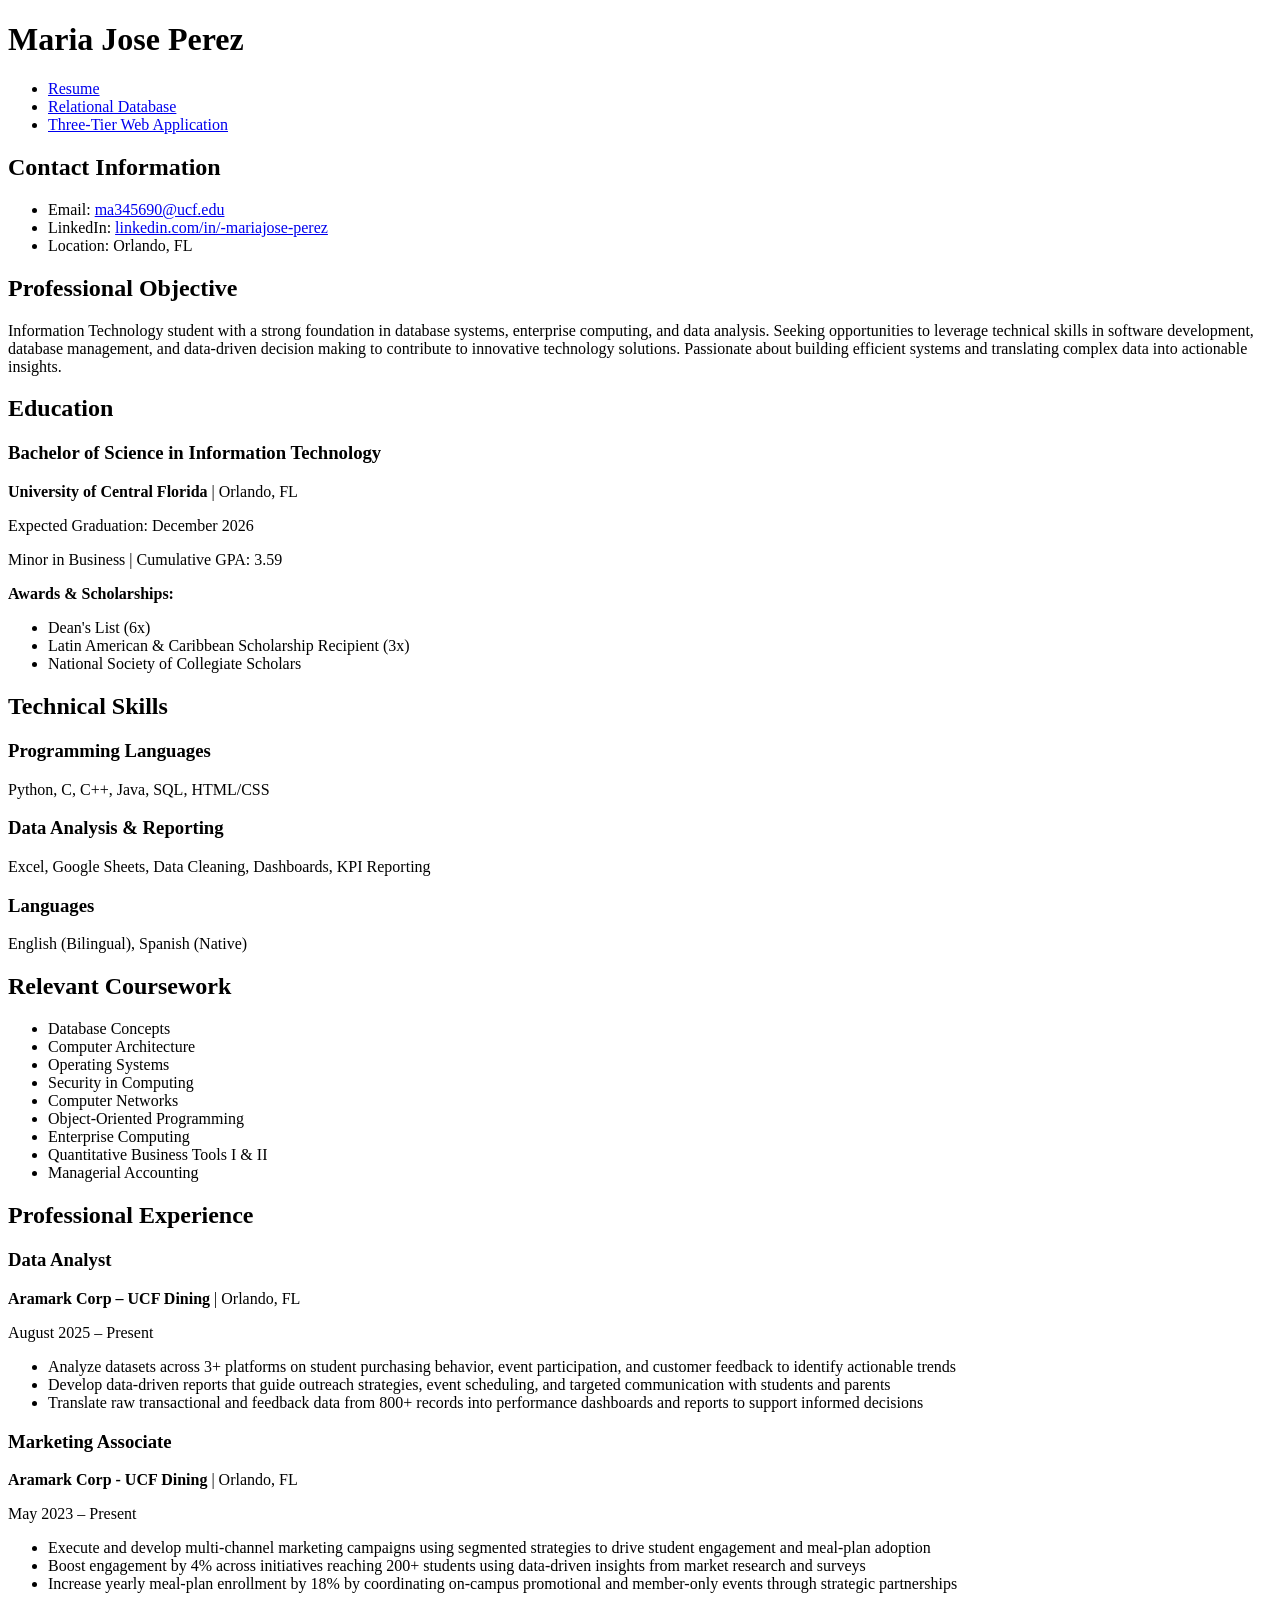
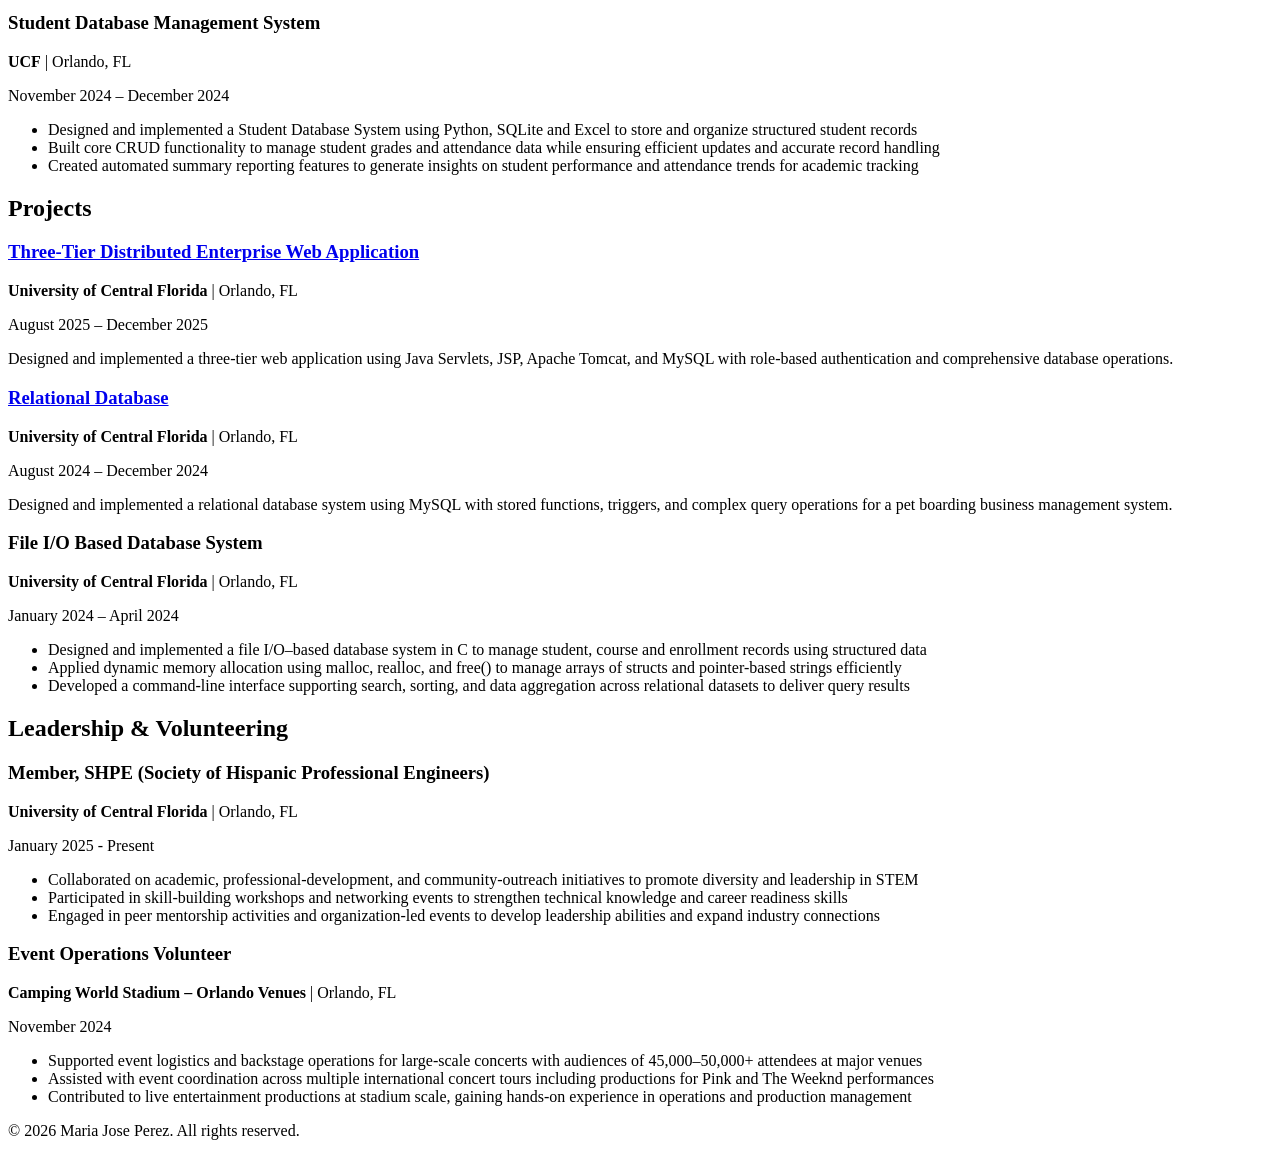
==== index.html @ 3af51ec5 "Update index.html" ====
<!DOCTYPE html>
<html lang="en">
<head>
    <meta charset="UTF-8">
    <meta name="viewport" content="width=device-width, initial-scale=1.0">
    <title>Maria Jose Perez - Resume</title>
</head>
<body>
    <header>
        <h1>Maria Jose Perez</h1>
        <nav>
            <ul>
                <li><a href="index.html">Resume</a></li>
                <li><a href="project1.html">Relational Database</a></li>
                <li><a href="project2.html">Three-Tier Web Application</a></li>
            </ul>
        </nav>
    </header>

    <main>
        <section>
            <h2>Contact Information</h2>
            <ul>
                <li>Email: <a href="mailto:ma345690@ucf.edu">ma345690@ucf.edu</a></li>
                <li>LinkedIn: <a href="https://linkedin.com/in/-mariajose-perez" target="_blank">linkedin.com/in/-mariajose-perez</a></li>
                <li>Location: Orlando, FL</li>
            </ul>
        </section>

        <section>
            <h2>Professional Objective</h2>
            <p>
                Information Technology student with a strong foundation in database systems, enterprise computing, 
                and data analysis. Seeking opportunities to leverage technical skills in software development, 
                database management, and data-driven decision making to contribute to innovative technology solutions. 
                Passionate about building efficient systems and translating complex data into actionable insights.
            </p>
        </section>

        <section>
            <h2>Education</h2>
            <article>
                <h3>Bachelor of Science in Information Technology</h3>
                <p><strong>University of Central Florida</strong> | Orlando, FL</p>
                <p>Expected Graduation: December 2026</p>
                <p>Minor in Business | Cumulative GPA: 3.59</p>
                <p><strong>Awards & Scholarships:</strong></p>
                <ul>
                    <li>Dean's List (6x)</li>
                    <li>Latin American & Caribbean Scholarship Recipient (3x)</li>
                    <li>National Society of Collegiate Scholars</li>
                </ul>
            </article>
        </section>

        <section>
            <h2>Technical Skills</h2>
            <article>
                <h3>Programming Languages</h3>
                <p>Python, C, C++, Java, SQL, HTML/CSS</p>
            </article>
            <article>
                <h3>Data Analysis & Reporting</h3>
                <p>Excel, Google Sheets, Data Cleaning, Dashboards, KPI Reporting</p>
            </article>
            <article>
                <h3>Languages</h3>
                <p>English (Bilingual), Spanish (Native)</p>
            </article>
        </section>

        <section>
            <h2>Relevant Coursework</h2>
            <ul>
                <li>Database Concepts</li>
                <li>Computer Architecture</li>
                <li>Operating Systems</li>
                <li>Security in Computing</li>
                <li>Computer Networks</li>
                <li>Object-Oriented Programming</li>
                <li>Enterprise Computing</li>
                <li>Quantitative Business Tools I & II</li>
                <li>Managerial Accounting</li>
            </ul>
        </section>

        <section>
            <h2>Professional Experience</h2>
            
            <article>
                <h3>Data Analyst</h3>
                <p><strong>Aramark Corp – UCF Dining</strong> | Orlando, FL</p>
                <p><time datetime="2025-08">August 2025</time> – Present</p>
                <ul>
                    <li>Analyze datasets across 3+ platforms on student purchasing behavior, event participation, and customer feedback to identify actionable trends</li>
                    <li>Develop data-driven reports that guide outreach strategies, event scheduling, and targeted communication with students and parents</li>
                    <li>Translate raw transactional and feedback data from 800+ records into performance dashboards and reports to support informed decisions</li>
                </ul>
            </article>

            <article>
                <h3>Marketing Associate</h3>
                <p><strong>Aramark Corp - UCF Dining</strong> | Orlando, FL</p>
                <p><time datetime="2023-05">May 2023</time> – Present</p>
                <ul>
                    <li>Execute and develop multi-channel marketing campaigns using segmented strategies to drive student engagement and meal-plan adoption</li>
                    <li>Boost engagement by 4% across initiatives reaching 200+ students using data-driven insights from market research and surveys</li>
                    <li>Increase yearly meal-plan enrollment by 18% by coordinating on-campus promotional and member-only events through strategic partnerships</li>
                </ul>
            </article>

            <article>
                <h3>Student Database Management System</h3>
                <p><strong>UCF</strong> | Orlando, FL</p>
                <p><time datetime="2024-11">November 2024</time> – <time datetime="2024-12">December 2024</time></p>
                <ul>
                    <li>Designed and implemented a Student Database System using Python, SQLite and Excel to store and organize structured student records</li>
                    <li>Built core CRUD functionality to manage student grades and attendance data while ensuring efficient updates and accurate record handling</li>
                    <li>Created automated summary reporting features to generate insights on student performance and attendance trends for academic tracking</li>
                </ul>
            </article>
        </section>

        <section>
            <h2>Projects</h2>
            
            <article>
                <h3><a href="project2.html">Three-Tier Distributed Enterprise Web Application</a></h3>
                <p><strong>University of Central Florida</strong> | Orlando, FL</p>
                <p><time datetime="2025-08">August 2025</time> – <time datetime="2025-12">December 2025</time></p>
                <p>
                    Designed and implemented a three-tier web application using Java Servlets, JSP, Apache Tomcat, 
                    and MySQL with role-based authentication and comprehensive database operations.
                </p>
            </article>

            <article>
                <h3><a href="project1.html">Relational Database</a></h3>
                <p><strong>University of Central Florida</strong> | Orlando, FL</p>
                <p><time datetime="2024-08">August 2024</time> – <time datetime="2024-12">December 2024</time></p>
                <p>
                    Designed and implemented a relational database system using MySQL with stored functions, 
                    triggers, and complex query operations for a pet boarding business management system.
                </p>
            </article>

            <article>
                <h3>File I/O Based Database System</h3>
                <p><strong>University of Central Florida</strong> | Orlando, FL</p>
                <p><time datetime="2024-01">January 2024</time> – <time datetime="2024-04">April 2024</time></p>
                <ul>
                    <li>Designed and implemented a file I/O–based database system in C to manage student, course and enrollment records using structured data</li>
                    <li>Applied dynamic memory allocation using malloc, realloc, and free() to manage arrays of structs and pointer-based strings efficiently</li>
                    <li>Developed a command-line interface supporting search, sorting, and data aggregation across relational datasets to deliver query results</li>
                </ul>
            </article>
        </section>

        <section>
            <h2>Leadership & Volunteering</h2>
            
            <article>
                <h3>Member, SHPE (Society of Hispanic Professional Engineers)</h3>
                <p><strong>University of Central Florida</strong> | Orlando, FL</p>
                <p><time datetime="2025-01">January 2025</time> - Present</p>
                <ul>
                    <li>Collaborated on academic, professional-development, and community-outreach initiatives to promote diversity and leadership in STEM</li>
                    <li>Participated in skill-building workshops and networking events to strengthen technical knowledge and career readiness skills</li>
                    <li>Engaged in peer mentorship activities and organization-led events to develop leadership abilities and expand industry connections</li>
                </ul>
            </article>

            <article>
                <h3>Event Operations Volunteer</h3>
                <p><strong>Camping World Stadium – Orlando Venues</strong> | Orlando, FL</p>
                <p><time datetime="2024-11">November 2024</time></p>
                <ul>
                    <li>Supported event logistics and backstage operations for large-scale concerts with audiences of 45,000–50,000+ attendees at major venues</li>
                    <li>Assisted with event coordination across multiple international concert tours including productions for Pink and The Weeknd performances</li>
                    <li>Contributed to live entertainment productions at stadium scale, gaining hands-on experience in operations and production management</li>
                </ul>
            </article>
        </section>
    </main>

    <footer>
        <p>&copy; 2026 Maria Jose Perez. All rights reserved.</p>
    </footer>
</body>
</html>
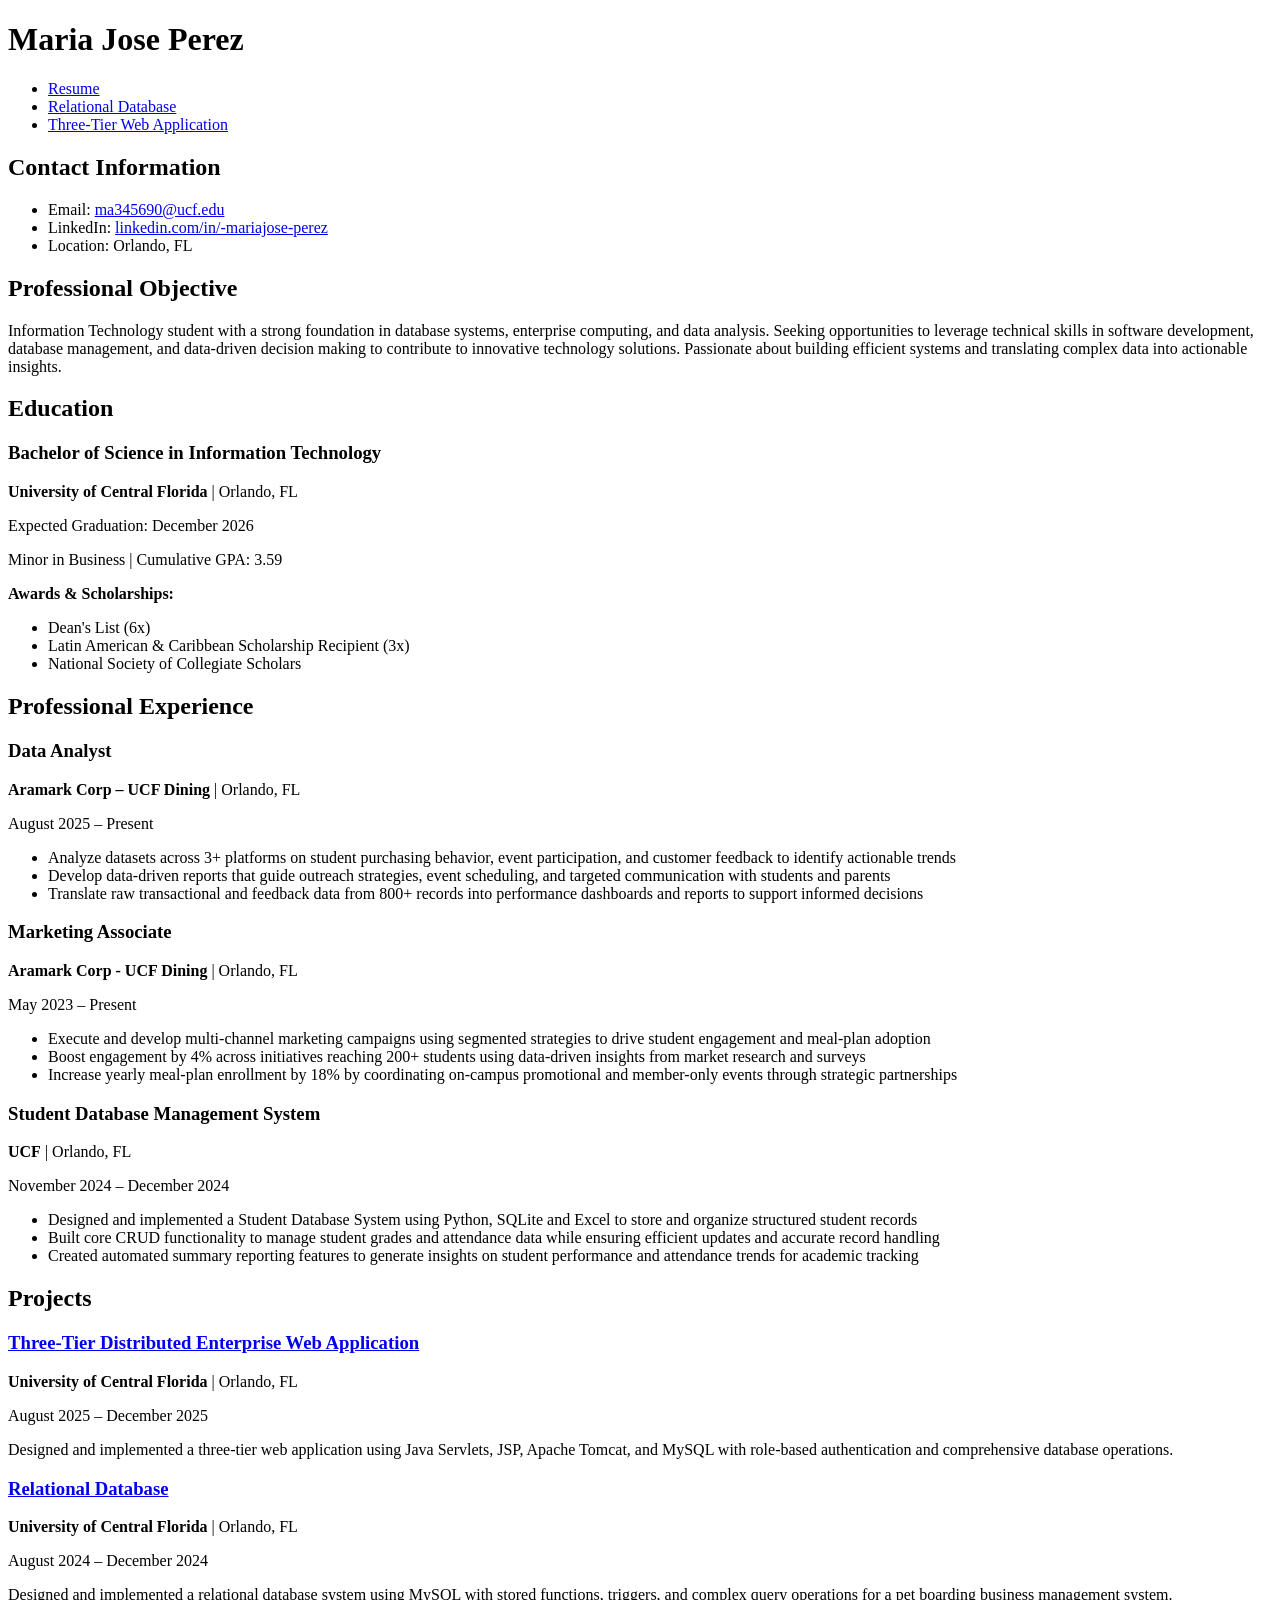
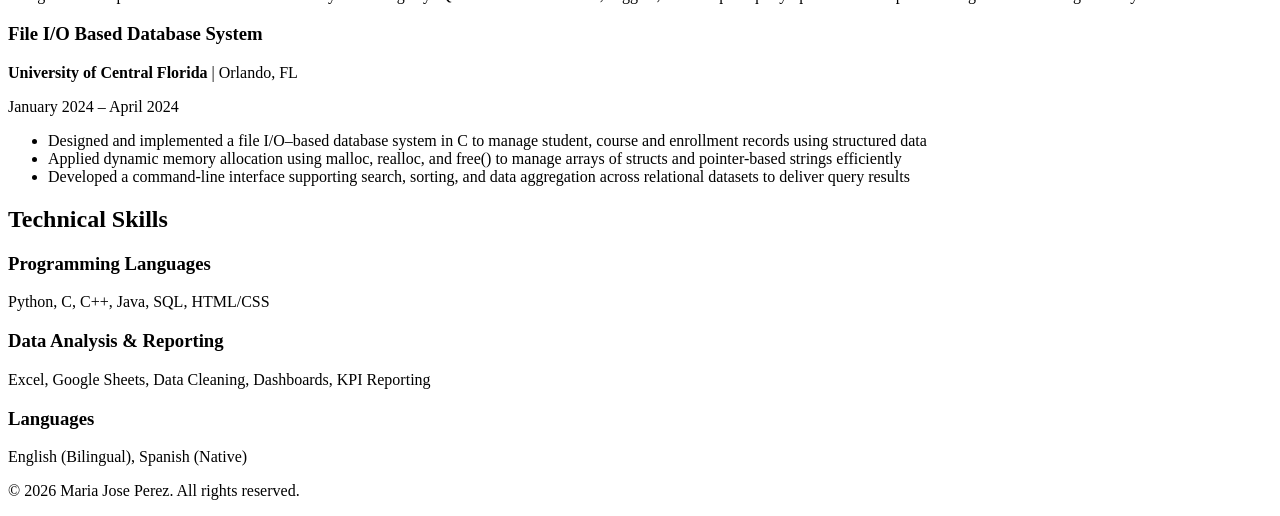
==== commit 94f7f65a: "Update index.html" ====
--- a/index.html
+++ b/index.html
@@ -53,36 +53,6 @@
             </article>
         </section>
 
-        <section>
-            <h2>Technical Skills</h2>
-            <article>
-                <h3>Programming Languages</h3>
-                <p>Python, C, C++, Java, SQL, HTML/CSS</p>
-            </article>
-            <article>
-                <h3>Data Analysis & Reporting</h3>
-                <p>Excel, Google Sheets, Data Cleaning, Dashboards, KPI Reporting</p>
-            </article>
-            <article>
-                <h3>Languages</h3>
-                <p>English (Bilingual), Spanish (Native)</p>
-            </article>
-        </section>
-
-        <section>
-            <h2>Relevant Coursework</h2>
-            <ul>
-                <li>Database Concepts</li>
-                <li>Computer Architecture</li>
-                <li>Operating Systems</li>
-                <li>Security in Computing</li>
-                <li>Computer Networks</li>
-                <li>Object-Oriented Programming</li>
-                <li>Enterprise Computing</li>
-                <li>Quantitative Business Tools I & II</li>
-                <li>Managerial Accounting</li>
-            </ul>
-        </section>
 
         <section>
             <h2>Professional Experience</h2>
@@ -155,32 +125,23 @@
                 </ul>
             </article>
         </section>
-
+    
         <section>
-            <h2>Leadership & Volunteering</h2>
-            
+            <h2>Technical Skills</h2>
             <article>
-                <h3>Member, SHPE (Society of Hispanic Professional Engineers)</h3>
-                <p><strong>University of Central Florida</strong> | Orlando, FL</p>
-                <p><time datetime="2025-01">January 2025</time> - Present</p>
-                <ul>
-                    <li>Collaborated on academic, professional-development, and community-outreach initiatives to promote diversity and leadership in STEM</li>
-                    <li>Participated in skill-building workshops and networking events to strengthen technical knowledge and career readiness skills</li>
-                    <li>Engaged in peer mentorship activities and organization-led events to develop leadership abilities and expand industry connections</li>
-                </ul>
+                <h3>Programming Languages</h3>
+                <p>Python, C, C++, Java, SQL, HTML/CSS</p>
             </article>
-
             <article>
-                <h3>Event Operations Volunteer</h3>
-                <p><strong>Camping World Stadium – Orlando Venues</strong> | Orlando, FL</p>
-                <p><time datetime="2024-11">November 2024</time></p>
-                <ul>
-                    <li>Supported event logistics and backstage operations for large-scale concerts with audiences of 45,000–50,000+ attendees at major venues</li>
-                    <li>Assisted with event coordination across multiple international concert tours including productions for Pink and The Weeknd performances</li>
-                    <li>Contributed to live entertainment productions at stadium scale, gaining hands-on experience in operations and production management</li>
-                </ul>
+                <h3>Data Analysis & Reporting</h3>
+                <p>Excel, Google Sheets, Data Cleaning, Dashboards, KPI Reporting</p>
+            </article>
+            <article>
+                <h3>Languages</h3>
+                <p>English (Bilingual), Spanish (Native)</p>
             </article>
         </section>
+
     </main>
 
     <footer>
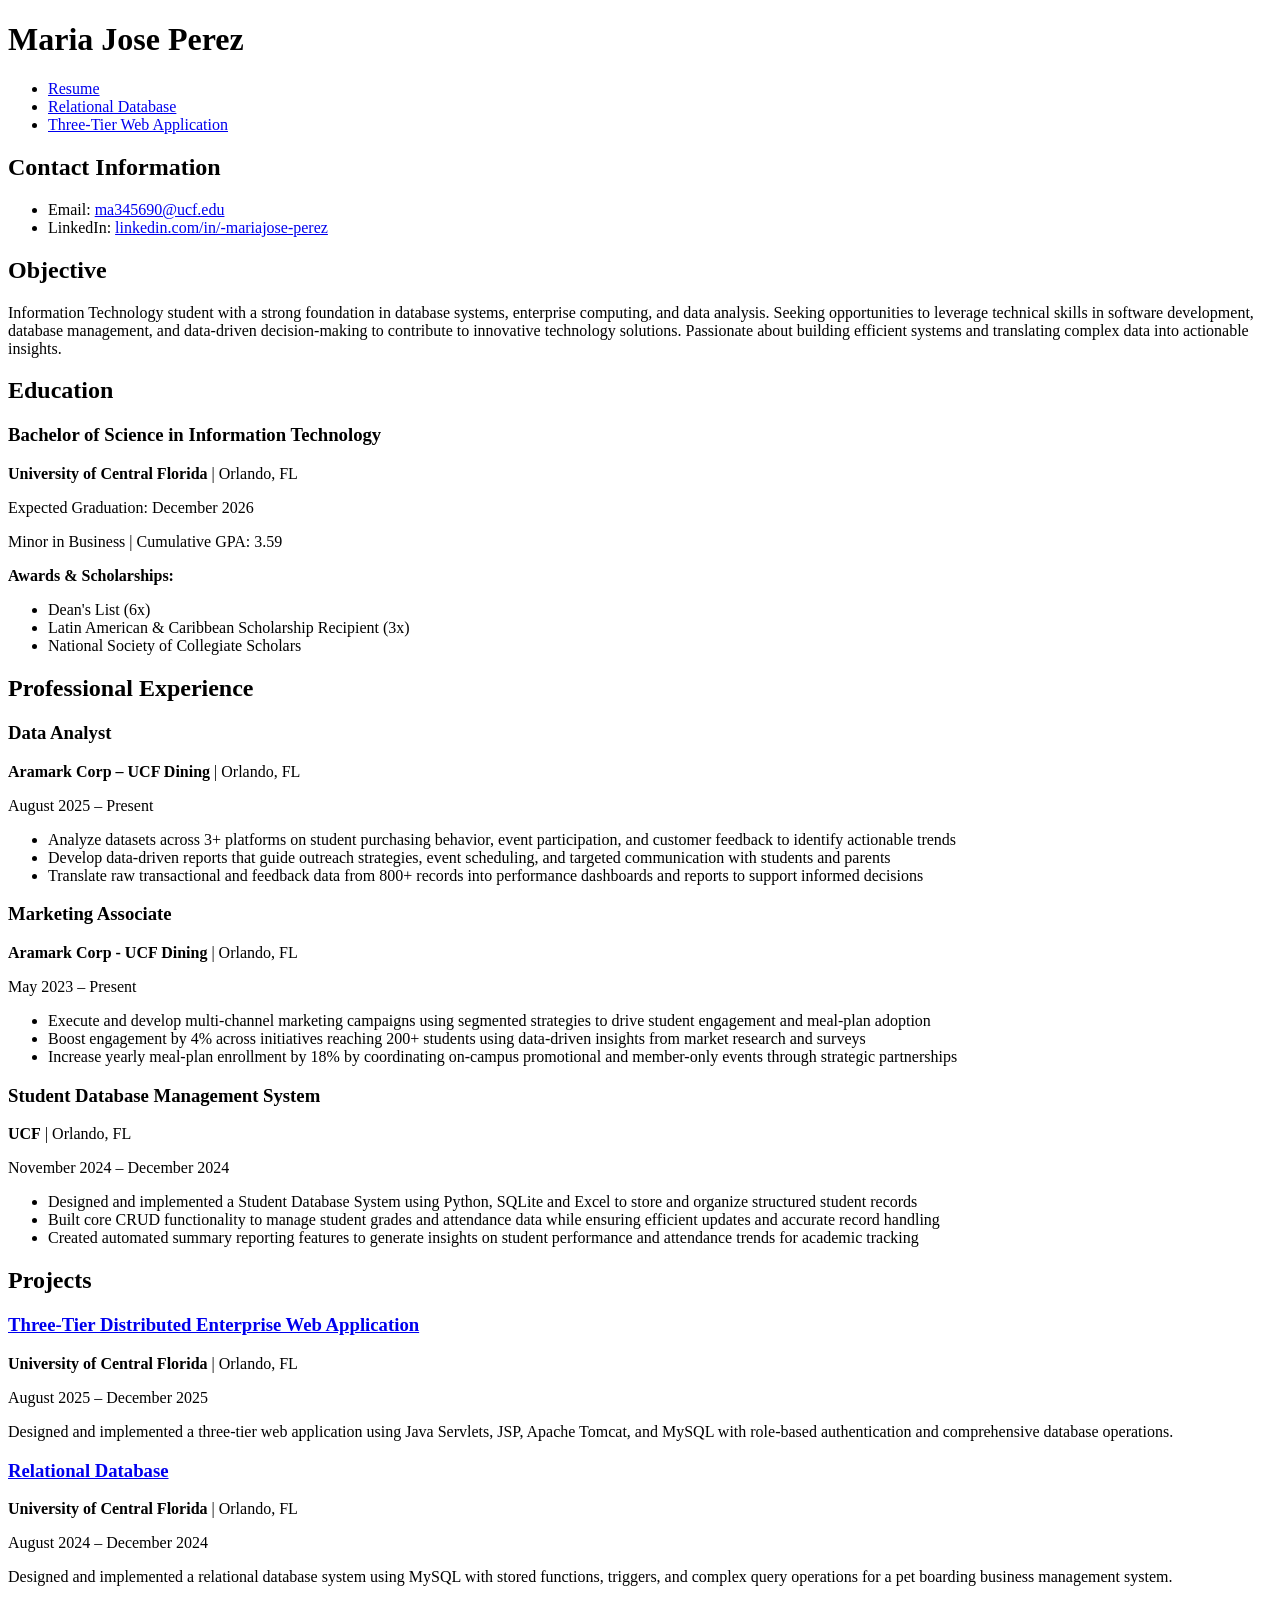
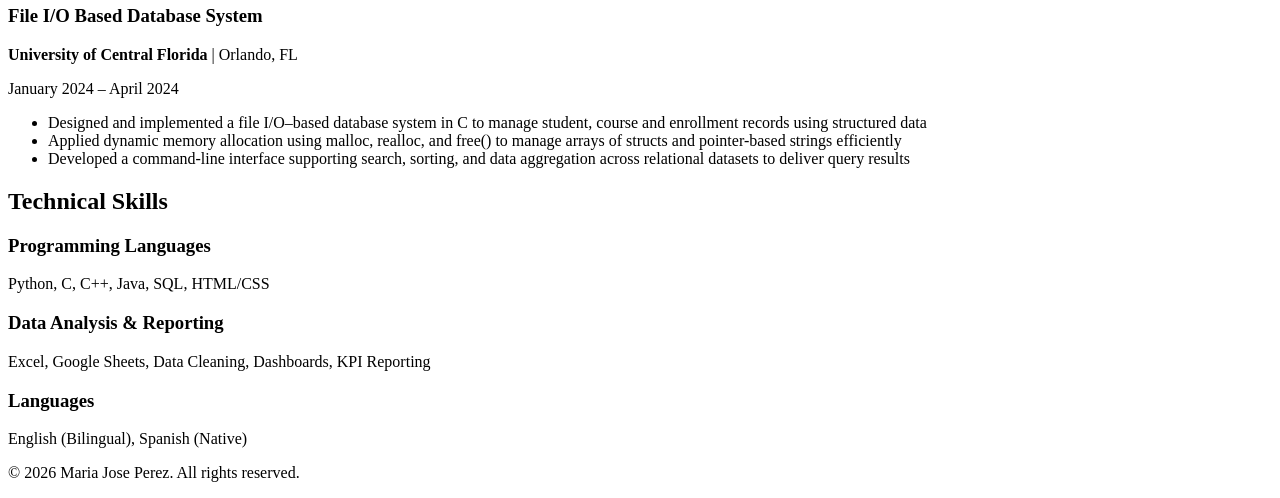
==== commit 43bfc0c4: "Update index.html" ====
--- a/index.html
+++ b/index.html
@@ -23,16 +23,15 @@
             <ul>
                 <li>Email: <a href="mailto:ma345690@ucf.edu">ma345690@ucf.edu</a></li>
                 <li>LinkedIn: <a href="https://linkedin.com/in/-mariajose-perez" target="_blank">linkedin.com/in/-mariajose-perez</a></li>
-                <li>Location: Orlando, FL</li>
             </ul>
         </section>
 
         <section>
-            <h2>Professional Objective</h2>
+            <h2>Objective</h2>
             <p>
                 Information Technology student with a strong foundation in database systems, enterprise computing, 
                 and data analysis. Seeking opportunities to leverage technical skills in software development, 
-                database management, and data-driven decision making to contribute to innovative technology solutions. 
+                database management, and data-driven decision-making to contribute to innovative technology solutions. 
                 Passionate about building efficient systems and translating complex data into actionable insights.
             </p>
         </section>
@@ -142,7 +141,9 @@
             </article>
         </section>
 
+
     </main>
+
 
     <footer>
         <p>&copy; 2026 Maria Jose Perez. All rights reserved.</p>
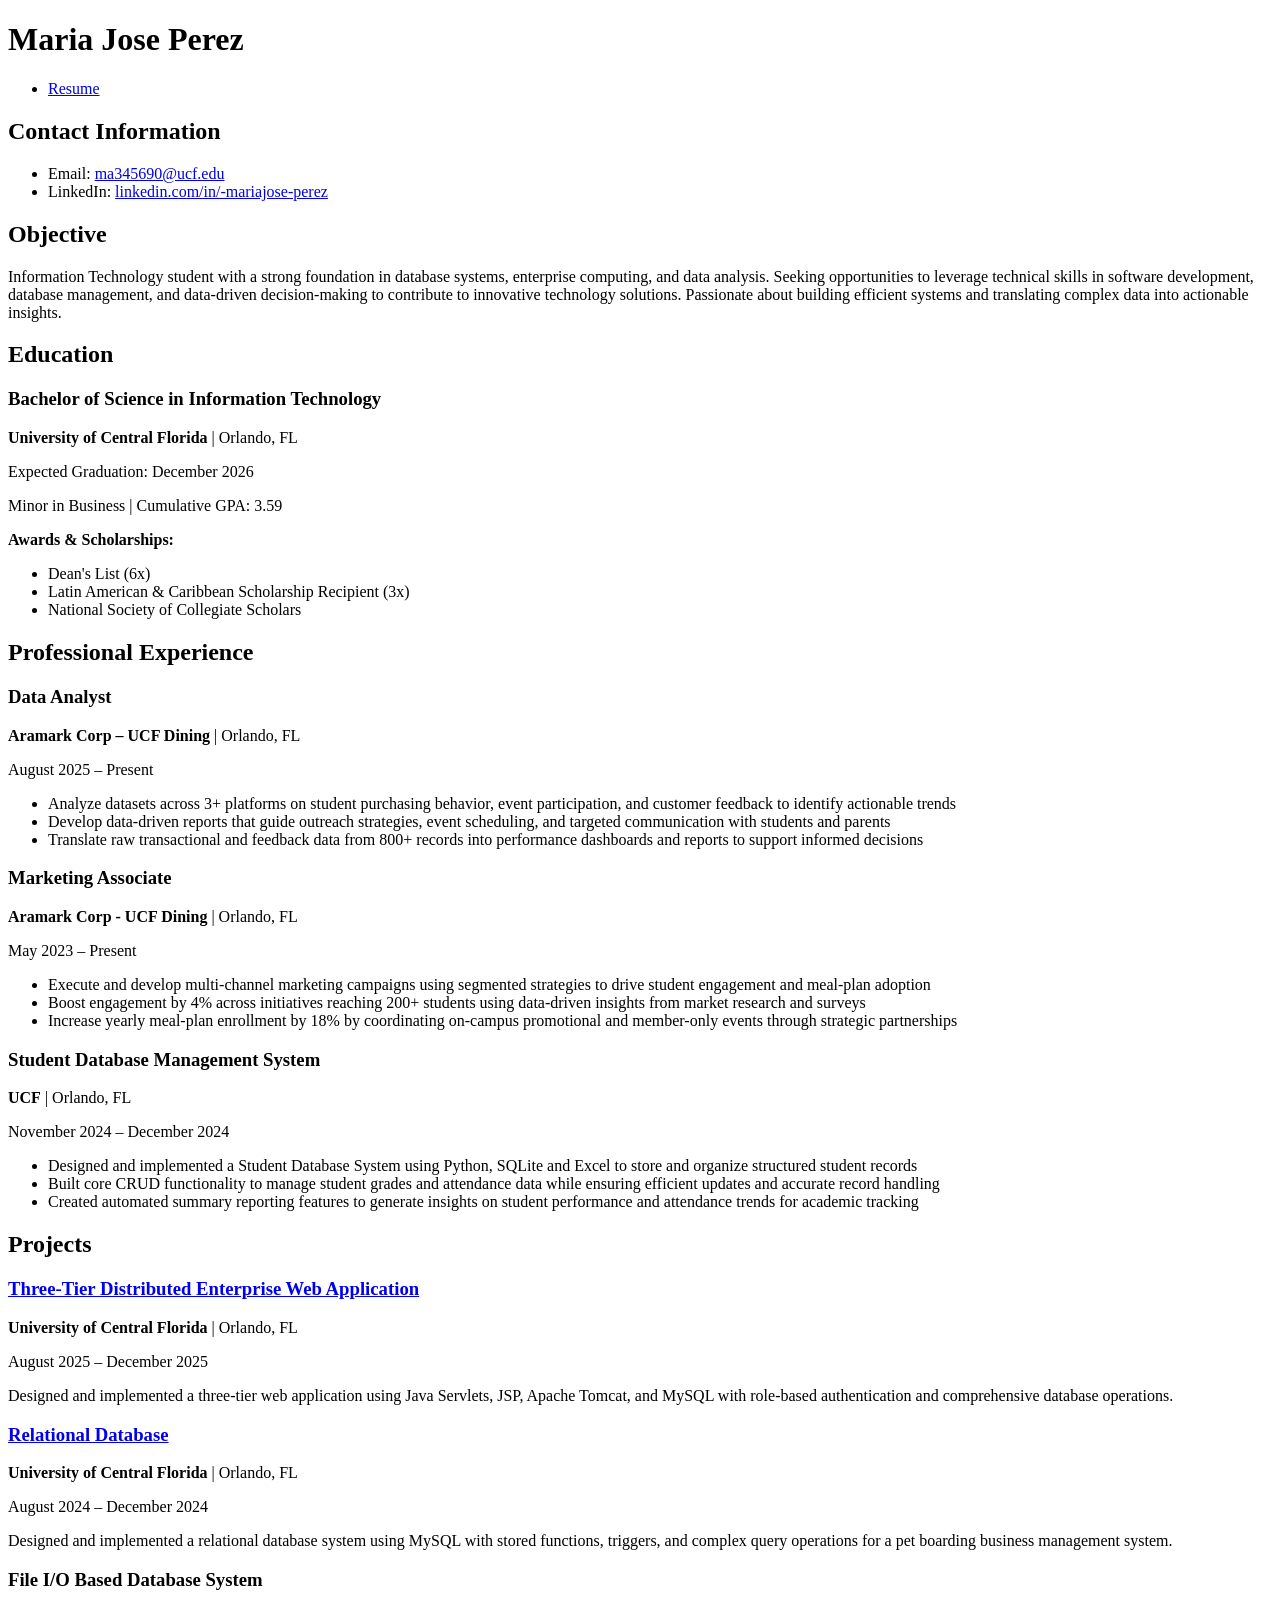
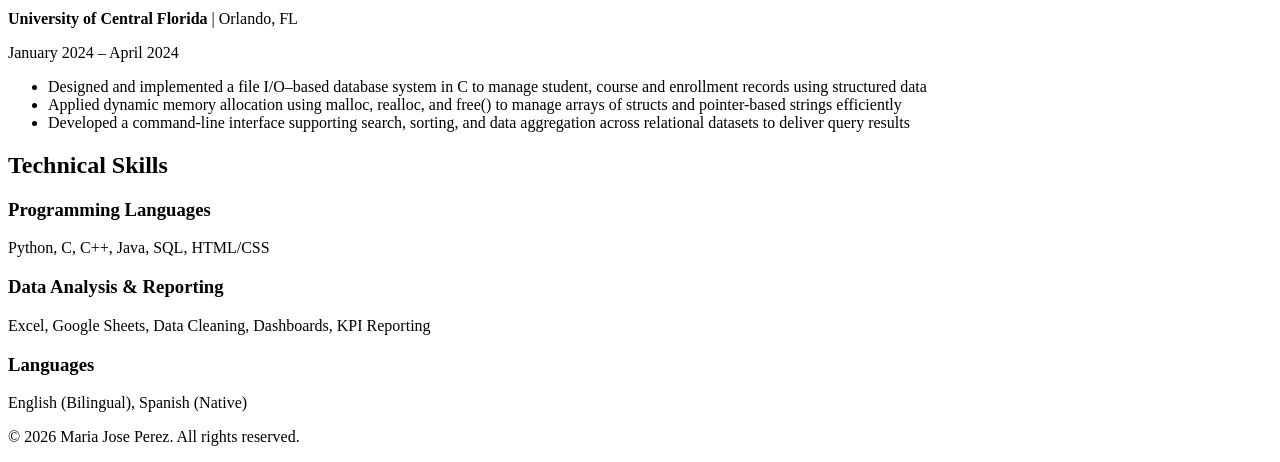
==== commit a5225b4e: "Update index.html" ====
--- a/index.html
+++ b/index.html
@@ -11,8 +11,6 @@
         <nav>
             <ul>
                 <li><a href="index.html">Resume</a></li>
-                <li><a href="project1.html">Relational Database</a></li>
-                <li><a href="project2.html">Three-Tier Web Application</a></li>
             </ul>
         </nav>
     </header>
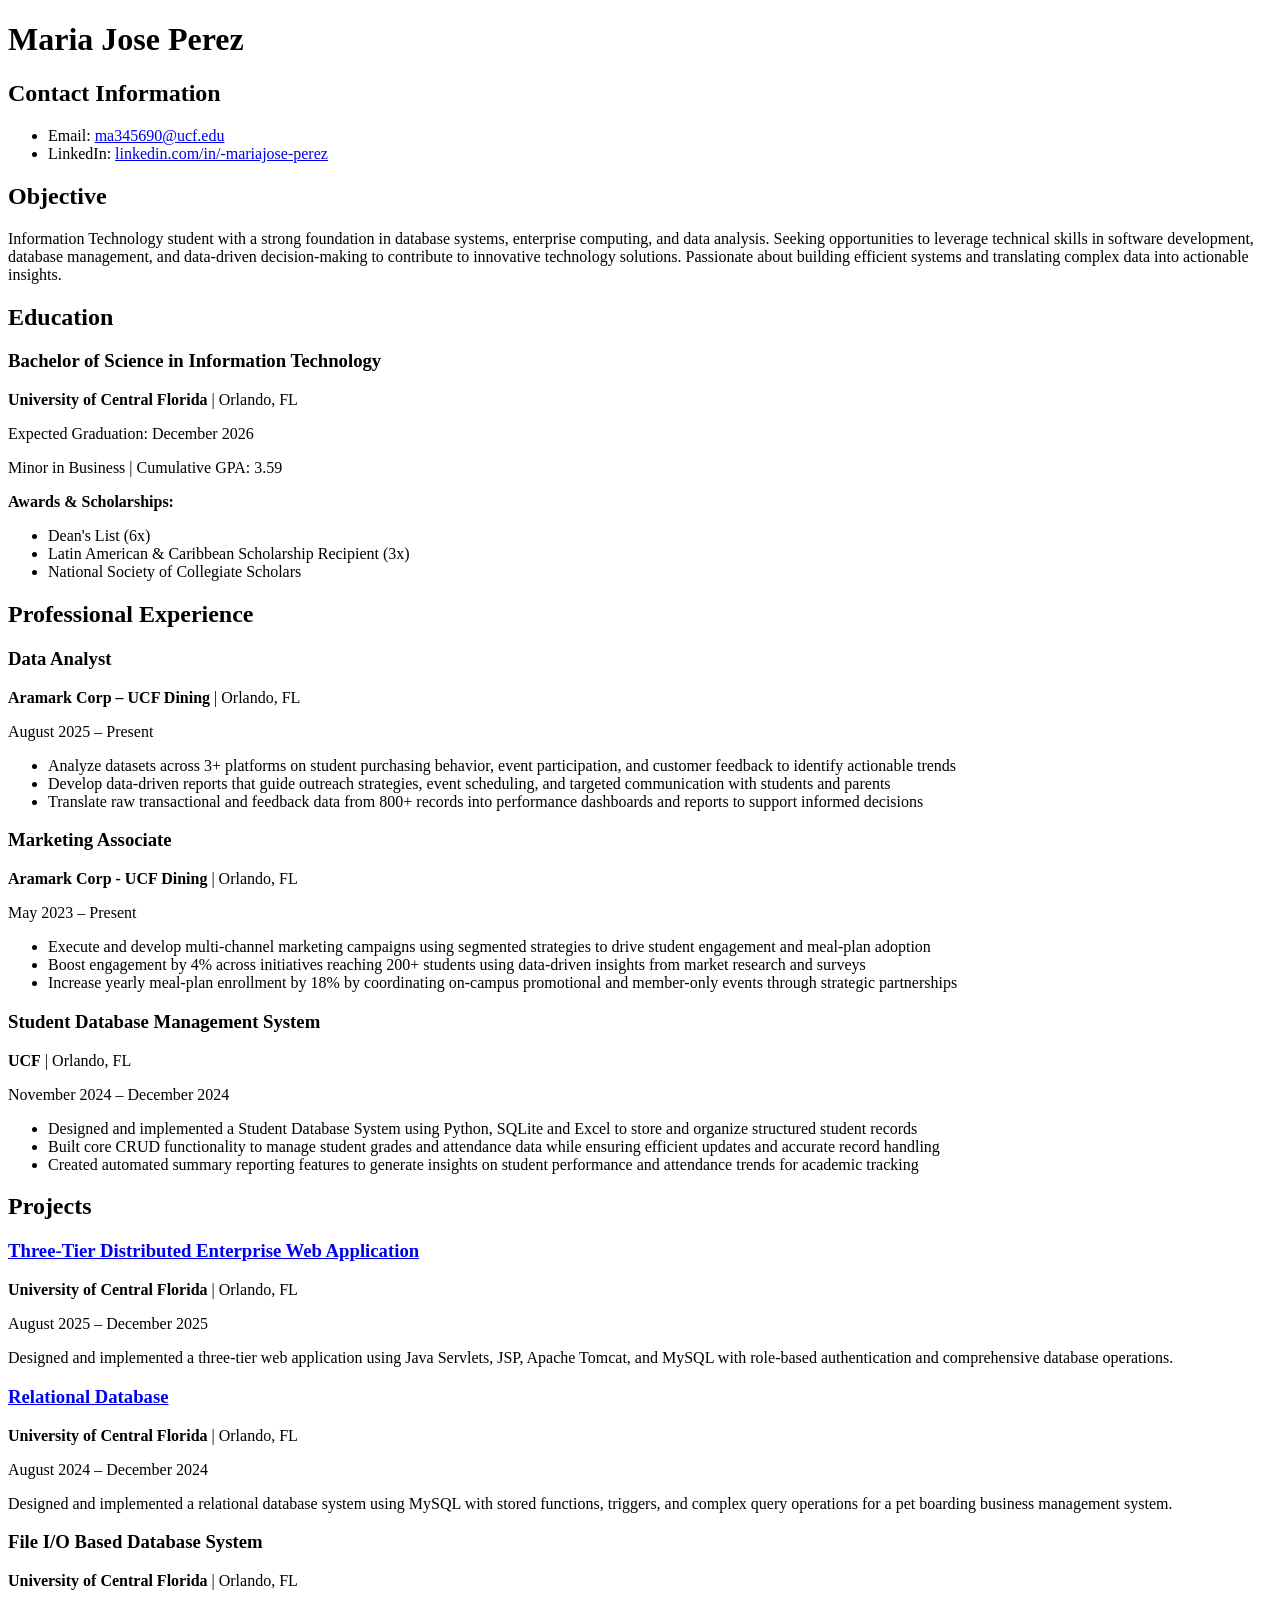
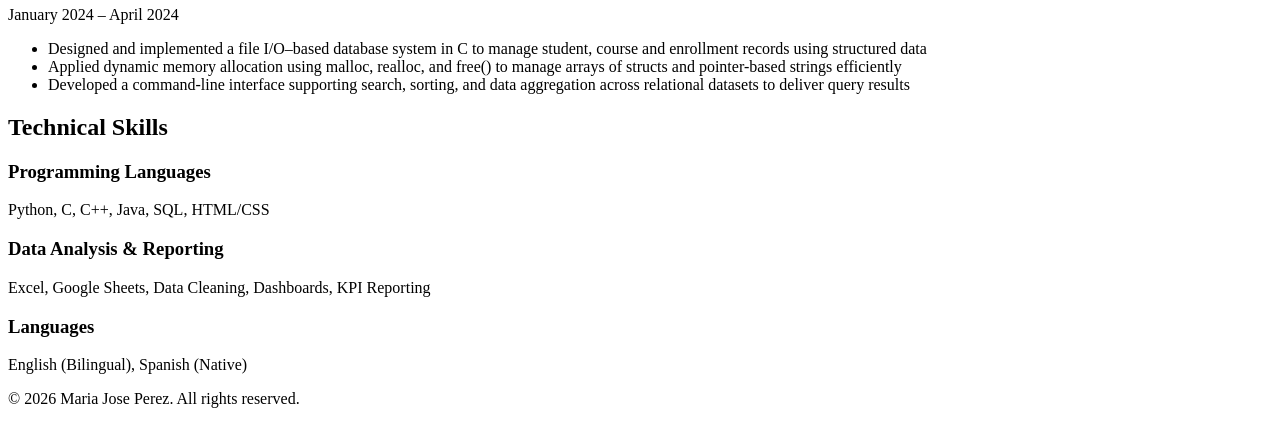
==== commit 06bf8c2c: "Update index.html" ====
--- a/index.html
+++ b/index.html
@@ -9,9 +9,7 @@
     <header>
         <h1>Maria Jose Perez</h1>
         <nav>
-            <ul>
-                <li><a href="index.html">Resume</a></li>
-            </ul>
+  
         </nav>
     </header>
 
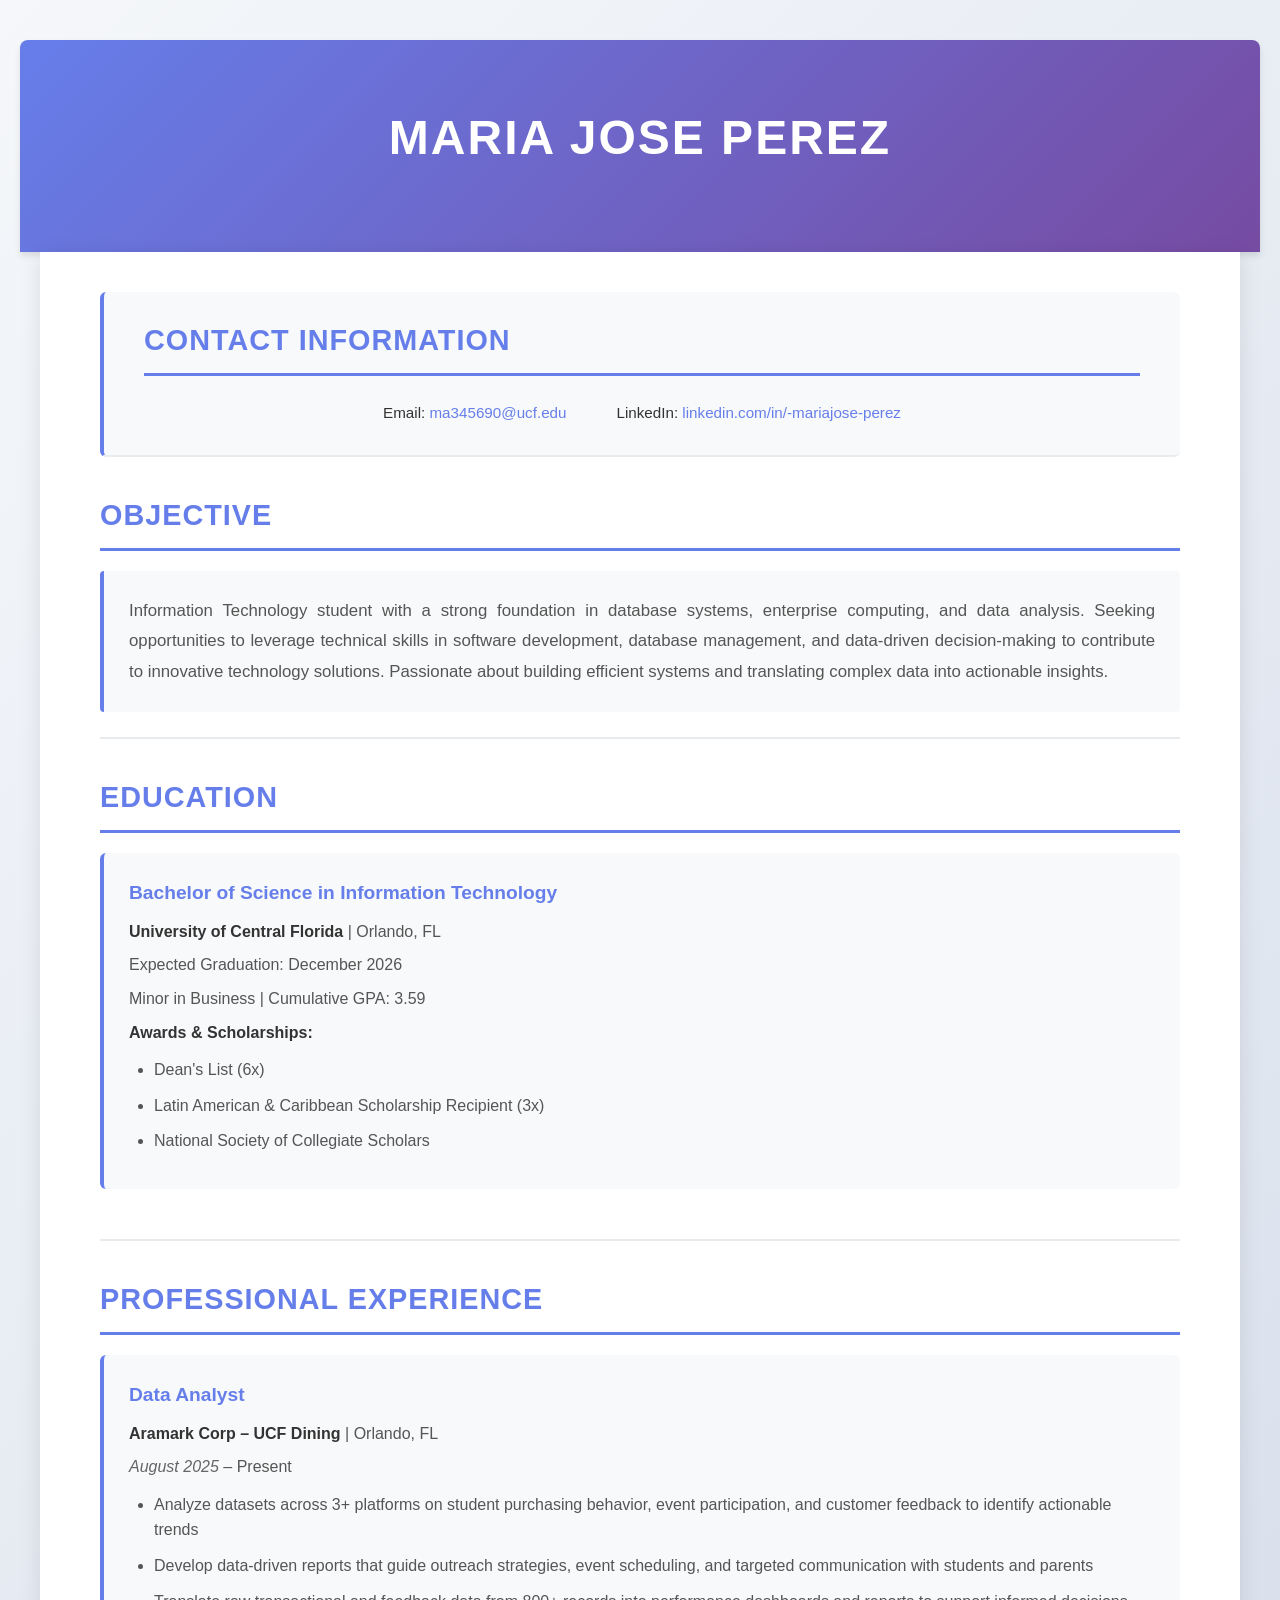
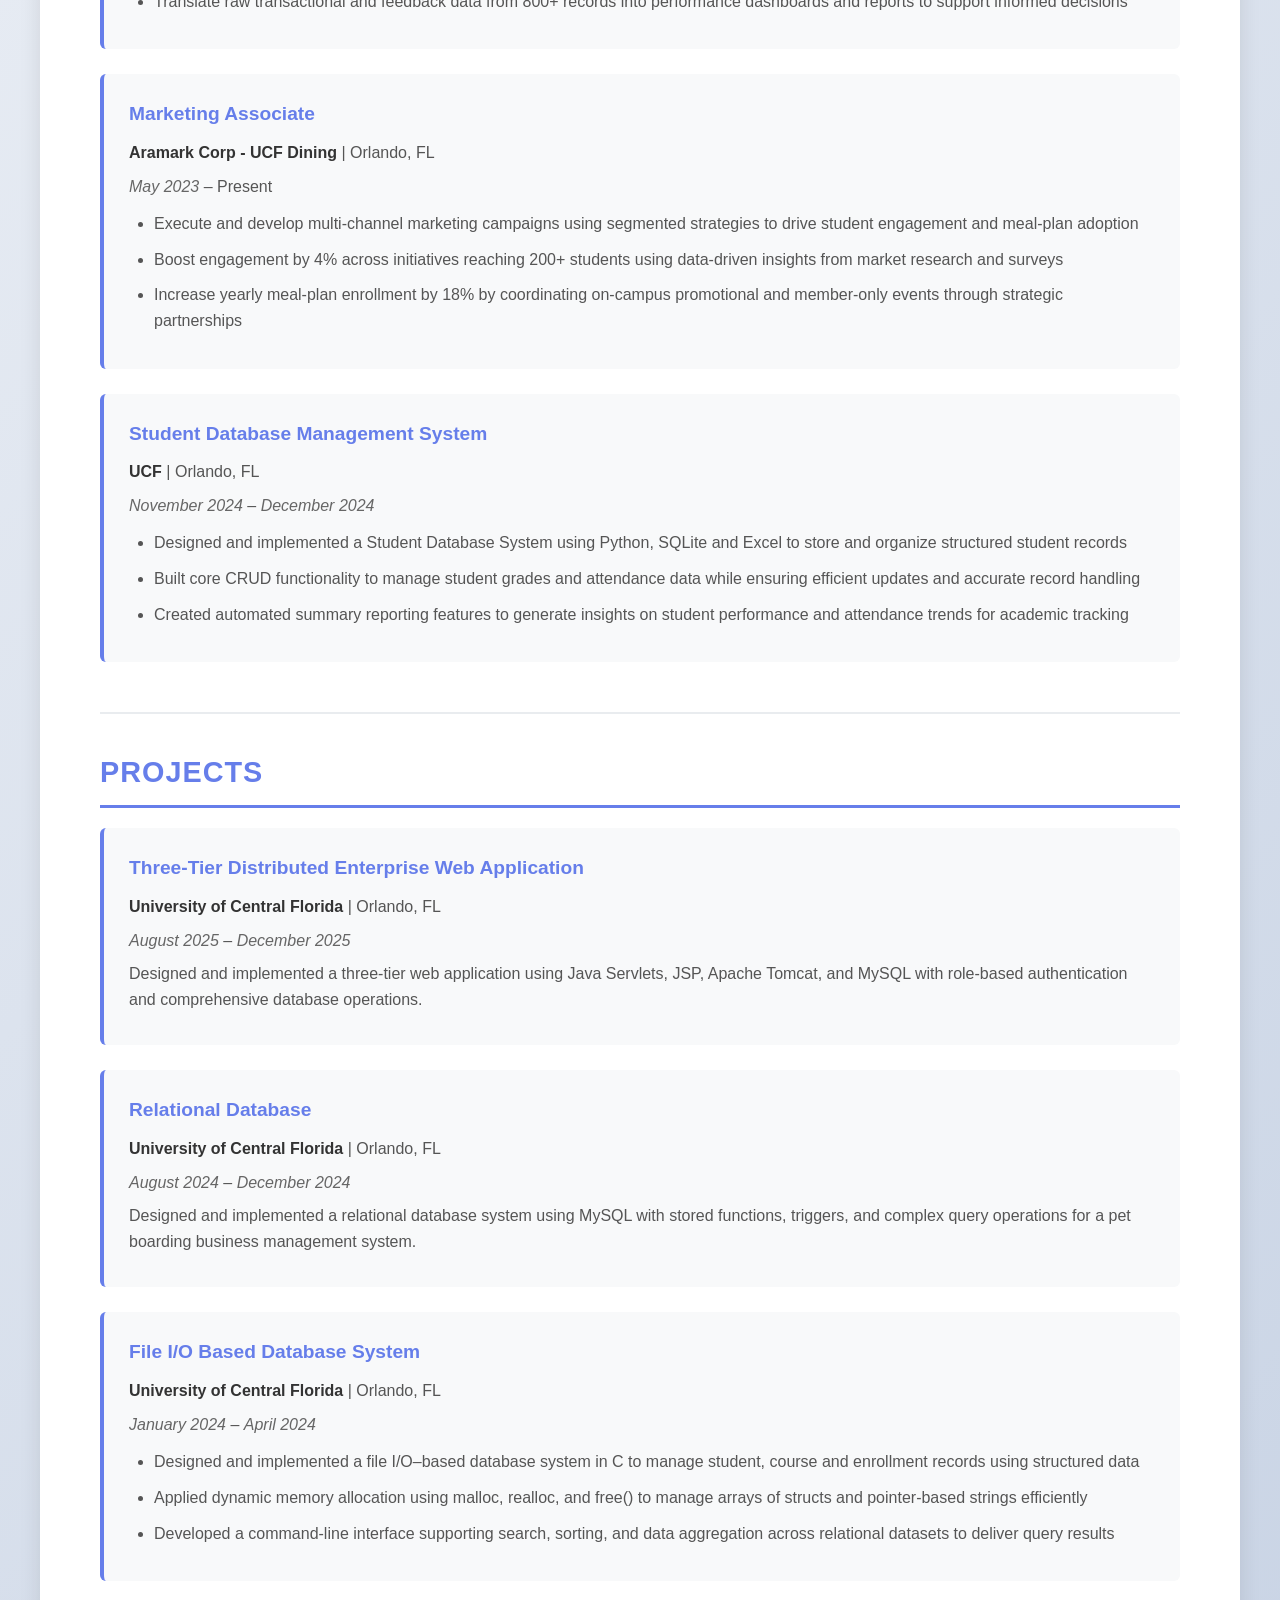
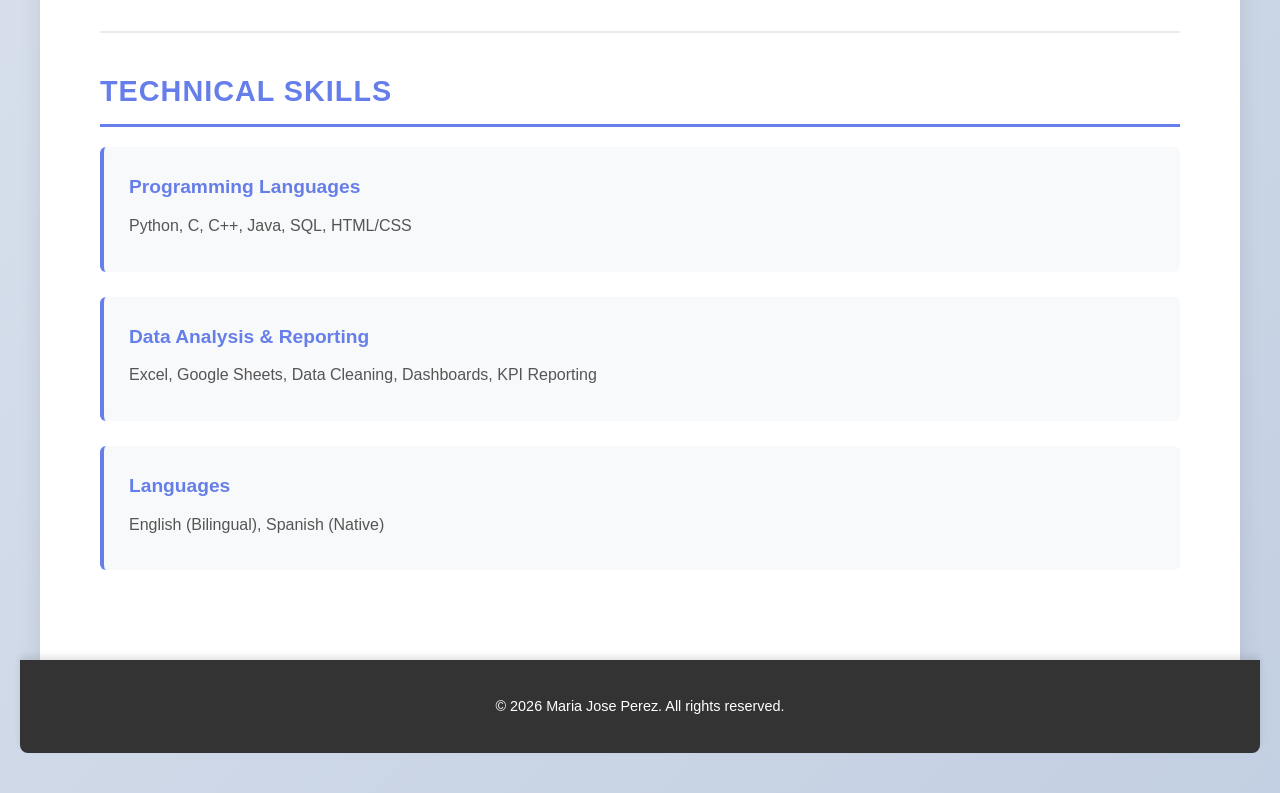
==== commit dbfff766: "Update index.html" ====
--- a/index.html
+++ b/index.html
@@ -4,6 +4,8 @@
     <meta charset="UTF-8">
     <meta name="viewport" content="width=device-width, initial-scale=1.0">
     <title>Maria Jose Perez - Resume</title>
+    <link rel="stylesheet" href="styleResume.css">
+
 </head>
 <body>
     <header>
--- a/styleResume.css
+++ b/styleResume.css
@@ -0,0 +1,359 @@
+/* ========================================
+   GLOBAL STYLES & RESET
+   ======================================== */
+
+* {
+    margin: 0;
+    padding: 0;
+    box-sizing: border-box;
+}
+
+body {
+    font-family: 'Segoe UI', Tahoma, Geneva, Verdana, sans-serif;
+    line-height: 1.6;
+    color: #333;
+    background: linear-gradient(135deg, #f5f7fa 0%, #c3cfe2 100%);
+    min-height: 100vh;
+    padding: 20px 10px;
+}
+
+/* ========================================
+   MOBILE-FIRST DESIGN (412px)
+   ======================================== */
+
+/* Header Section */
+header {
+    background: linear-gradient(135deg, #667eea 0%, #764ba2 100%);
+    color: white;
+    padding: 40px 20px;
+    text-align: center;
+    border-radius: 8px 8px 0 0;
+    box-shadow: 0 4px 6px rgba(0, 0, 0, 0.1);
+}
+
+header h1 {
+    font-size: 2em;
+    margin-bottom: 10px;
+    text-transform: uppercase;
+    letter-spacing: 2px;
+}
+
+header nav {
+    margin-top: 15px;
+}
+
+/* Main Container */
+main {
+    background: white;
+    padding: 20px;
+    box-shadow: 0 4px 20px rgba(0, 0, 0, 0.1);
+    max-width: 100%;
+    margin: 0 auto;
+}
+
+/* Section Styling */
+section {
+    margin-bottom: 35px;
+    padding-bottom: 25px;
+    border-bottom: 2px solid #e9ecef;
+}
+
+section:last-child {
+    border-bottom: none;
+    margin-bottom: 0;
+}
+
+section h2 {
+    font-size: 1.5em;
+    color: #667eea;
+    margin-bottom: 20px;
+    padding-bottom: 10px;
+    border-bottom: 3px solid #667eea;
+    text-transform: uppercase;
+    letter-spacing: 1px;
+}
+
+/* Contact Information Section */
+section:first-child {
+    background: #f8f9fa;
+    padding: 20px;
+    border-radius: 6px;
+    border-left: 4px solid #667eea;
+}
+
+section:first-child ul {
+    list-style: none;
+}
+
+section:first-child li {
+    margin: 10px 0;
+    font-size: 0.95em;
+}
+
+section:first-child a {
+    color: #667eea;
+    text-decoration: none;
+    transition: color 0.3s ease;
+}
+
+section:first-child a:hover {
+    color: #764ba2;
+    text-decoration: underline;
+}
+
+/* Objective Section */
+section:nth-child(2) p {
+    text-align: justify;
+    line-height: 1.8;
+    color: #555;
+    padding: 15px;
+    background: #f8f9fa;
+    border-left: 4px solid #667eea;
+    border-radius: 4px;
+}
+
+/* Article Elements (Experience, Projects, Skills) */
+article {
+    margin-bottom: 25px;
+    padding: 20px;
+    background: #f8f9fa;
+    border-radius: 6px;
+    border-left: 4px solid #667eea;
+    transition: transform 0.3s ease, box-shadow 0.3s ease;
+}
+
+article:hover {
+    transform: translateX(5px);
+    box-shadow: 0 4px 12px rgba(102, 126, 234, 0.2);
+}
+
+article h3 {
+    font-size: 1.2em;
+    color: #667eea;
+    margin-bottom: 10px;
+}
+
+article h3 a {
+    color: #667eea;
+    text-decoration: none;
+    transition: color 0.3s ease;
+}
+
+article h3 a:hover {
+    color: #764ba2;
+    text-decoration: underline;
+}
+
+article p {
+    margin: 8px 0;
+    color: #555;
+}
+
+article p strong {
+    color: #333;
+}
+
+/* Lists inside articles */
+article ul {
+    margin-top: 12px;
+    padding-left: 25px;
+}
+
+article li {
+    margin: 10px 0;
+    color: #555;
+    line-height: 1.6;
+}
+
+/* Time elements */
+time {
+    color: #666;
+    font-style: italic;
+}
+
+/* Footer */
+footer {
+    background: #333;
+    color: white;
+    text-align: center;
+    padding: 25px;
+    margin-top: 0;
+    border-radius: 0 0 8px 8px;
+    box-shadow: 0 -4px 6px rgba(0, 0, 0, 0.1);
+}
+
+footer p {
+    font-size: 0.9em;
+}
+
+/* ========================================
+   TABLET/DESKTOP DESIGN (768px+)
+   ======================================== */
+
+@media screen and (min-width: 768px) {
+    
+    body {
+        padding: 40px 20px;
+    }
+
+    /* Header */
+    header {
+        padding: 60px 40px;
+    }
+
+    header h1 {
+        font-size: 3em;
+    }
+
+    /* Main Container */
+    main {
+        max-width: 1200px;
+        padding: 40px 60px;
+    }
+
+    /* Section Headings */
+    section h2 {
+        font-size: 1.8em;
+    }
+
+    /* Contact Info - Horizontal Layout */
+    section:first-child {
+        padding: 25px 40px;
+    }
+
+    section:first-child ul {
+        display: flex;
+        justify-content: center;
+        gap: 50px;
+        flex-wrap: wrap;
+    }
+
+    section:first-child li {
+        margin: 5px 0;
+    }
+
+    /* Objective with larger text */
+    section:nth-child(2) p {
+        padding: 25px;
+        font-size: 1.05em;
+    }
+
+    /* Articles with enhanced spacing */
+    section article {
+        padding: 25px;
+    }
+
+    /* Larger hover effect */
+    article:hover {
+        transform: translateX(10px);
+    }
+
+    /* Footer */
+    footer {
+        padding: 35px;
+    }
+}
+
+/* ========================================
+   LARGE DESKTOP (1400px+) for 1920px
+   ======================================== */
+
+@media screen and (min-width: 1400px) {
+    
+    /* Main Container - Wider */
+    main {
+        max-width: 1400px;
+        padding: 50px 80px;
+    }
+
+    /* Larger Header */
+    header h1 {
+        font-size: 3.5em;
+    }
+
+    /* Section Headings */
+    section h2 {
+        font-size: 2em;
+    }
+
+    /* Contact Info */
+    section:first-child ul {
+        gap: 80px;
+    }
+
+    /* Skills Section - Three Column Layout */
+    section:last-of-type {
+        display: grid;
+        grid-template-columns: repeat(3, 1fr);
+        gap: 30px;
+    }
+
+    section:last-of-type h2 {
+        grid-column: 1 / -1;
+    }
+
+    /* Even larger hover effect */
+    article:hover {
+        transform: translateX(15px);
+    }
+}
+
+/* ========================================
+   ADDITIONAL ENHANCEMENTS
+   ======================================== */
+
+/* Smooth Scrolling */
+html {
+    scroll-behavior: smooth;
+}
+
+/* Link Transitions */
+a {
+    transition: all 0.3s ease;
+}
+
+/* Focus States for Accessibility */
+a:focus,
+button:focus {
+    outline: 2px solid #667eea;
+    outline-offset: 2px;
+}
+
+/* Print Styles */
+@media print {
+    body {
+        background: white;
+        padding: 0;
+    }
+
+    header {
+        background: #667eea;
+        print-color-adjust: exact;
+        -webkit-print-color-adjust: exact;
+    }
+
+    main {
+        box-shadow: none;
+        max-width: 100%;
+    }
+
+    article {
+        break-inside: avoid;
+        page-break-inside: avoid;
+    }
+
+    section {
+        page-break-inside: avoid;
+    }
+}
+
+/* Selection Color */
+::selection {
+    background: #667eea;
+    color: white;
+}
+
+::-moz-selection {
+    background: #667eea;
+    color: white;
+}
